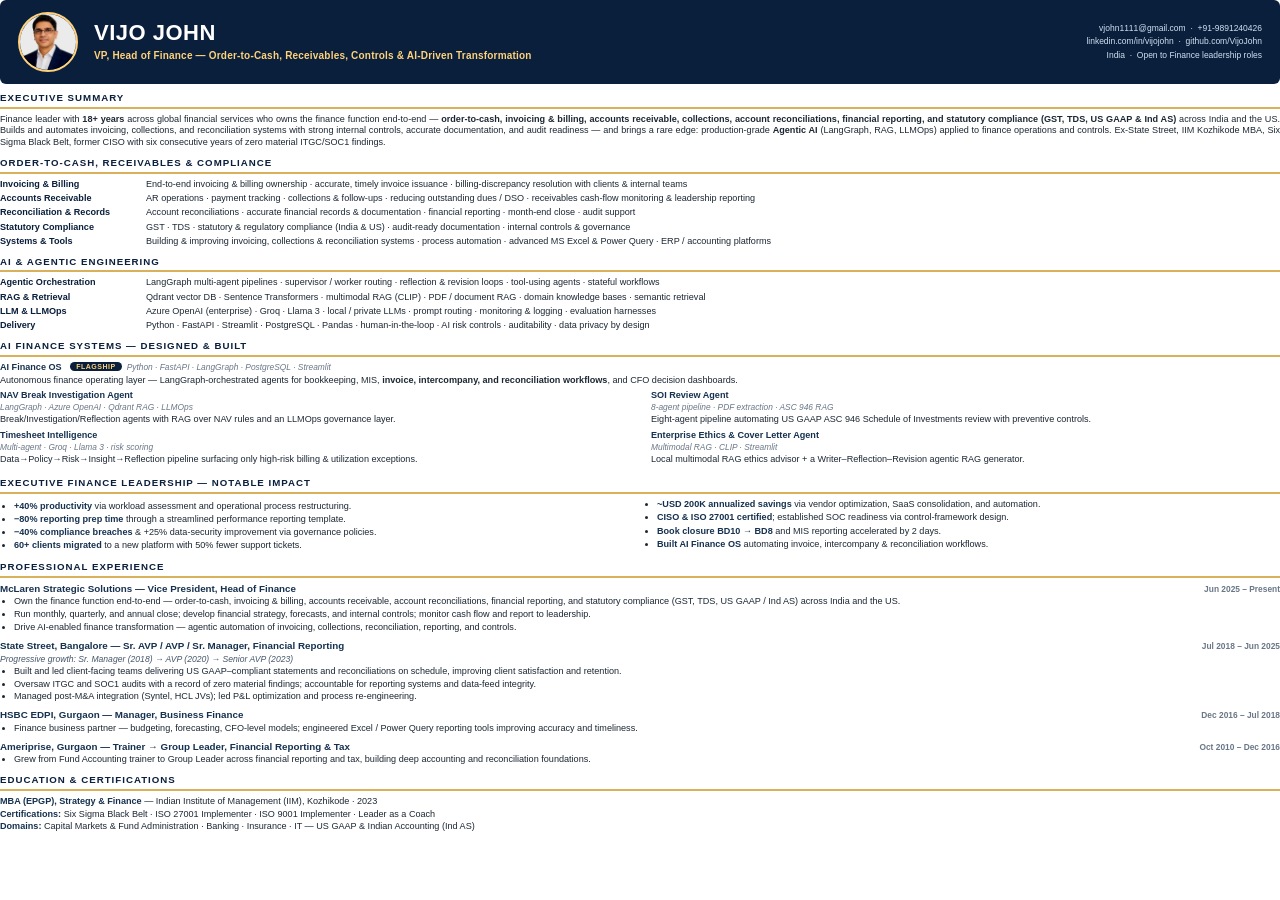
==== resume.html @ 348eb9ca "Tailor resume to Order-to-Cash / AR / compliance JD Reframed summary and title around order-to-cash," ====
<!DOCTYPE html>
<html lang="en">
<head>
<meta charset="UTF-8" />
<title>Vijo John — Resume</title>
<style>
  @page { size: A4; margin: 8mm 11mm; }
  * { margin:0; padding:0; box-sizing:border-box; }
  html { -webkit-print-color-adjust:exact; print-color-adjust:exact; }
  body { font-family:"Calibri","Segoe UI",Arial,sans-serif; color:#1c2733; font-size:9.1px; line-height:1.3; }
  a { color:#0a3d70; text-decoration:none; }
  /* Header */
  .head { background:#0a1f3c; color:#fff; padding:12px 18px; border-radius:6px; display:flex; align-items:center; gap:16px; }
  .head .photo { width:60px; height:60px; border-radius:50%; object-fit:cover; object-position:center 18%; border:2px solid #ffd27a; flex:0 0 auto; }
  .head .idblock { flex:1; }
  .head .name { font-size:22px; font-weight:700; letter-spacing:.5px; line-height:1; }
  .head .title { font-size:10px; color:#ffd27a; font-weight:600; margin-top:5px; letter-spacing:.2px; }
  .head .contact { font-size:8.5px; color:#cfe0f3; text-align:right; line-height:1.6; flex:0 0 auto; }
  .head .contact a { color:#cfe0f3; }
  /* Sections */
  .sec { margin-top:8px; }
  .sec > h2 { font-size:9.7px; font-weight:700; color:#0a1f3c; text-transform:uppercase; letter-spacing:1px;
              border-bottom:2px solid #d8b15a; padding-bottom:2px; margin-bottom:5px; }
  p.summary { text-align:justify; }
  /* Skill / competency lines (flex so DOM order == text-extraction order, ATS-safe) */
  .skill { display:flex; gap:14px; margin:2.5px 0; }
  .skill b { flex:0 0 132px; color:#0a1f3c; font-weight:700; }
  .skill span { flex:1; }
  /* Projects */
  .proj { margin-bottom:4px; }
  .proj .pt { font-weight:700; color:#16314f; }
  .proj .pt .flag { background:#0a1f3c; color:#ffd27a; font-size:7px; font-weight:700; padding:1px 6px;
                    border-radius:8px; margin-left:6px; vertical-align:1px; letter-spacing:.5px; }
  .proj .tech { color:#6a7787; font-style:italic; font-size:8.4px; font-weight:400; }
  .proj p { margin-top:1px; }
  /* Experience */
  .job { margin-bottom:6px; }
  .job .row { display:flex; justify-content:space-between; align-items:baseline; }
  .job .ro { font-weight:700; color:#16314f; font-size:9.8px; }
  .job .rd { color:#6a7787; font-size:8.4px; font-weight:600; white-space:nowrap; padding-left:10px; }
  .job .sub { color:#46566a; font-size:8.6px; font-style:italic; margin:1px 0; }
  ul { margin:1px 0 0 14px; }
  li { margin:1px 0; }
  /* Accomplishments grid */
  .ach { column-count:2; column-gap:20px; }
  .ach li { margin:1.5px 0; break-inside:avoid; }
  .ach li b { color:#16314f; }
  /* Two-up */
  .twocol { display:flex; gap:22px; }
  .twocol > div { flex:1; }
  .credline { margin-top:1px; }
  .credline b { color:#16314f; }
</style>
</head>
<body>

  <div class="head">
    <img class="photo" src="profile.jpg" alt="Vijo John" />
    <div class="idblock">
      <div class="name">VIJO JOHN</div>
      <div class="title">VP, Head of Finance &mdash; Order-to-Cash, Receivables, Controls &amp; AI-Driven Transformation</div>
    </div>
    <div class="contact">
      vjohn1111@gmail.com &nbsp;·&nbsp; +91-9891240426<br/>
      linkedin.com/in/vijojohn &nbsp;·&nbsp; github.com/VijoJohn<br/>
      India &nbsp;·&nbsp; Open to Finance leadership roles
    </div>
  </div>

  <div class="sec">
    <h2>Executive Summary</h2>
    <p class="summary">Finance leader with <b>18+ years</b> across global financial services who owns the finance function
    end-to-end — <b>order-to-cash, invoicing &amp; billing, accounts receivable, collections, account reconciliations,
    financial reporting, and statutory compliance (GST, TDS, US GAAP &amp; Ind AS)</b> across India and the US. Builds and
    automates invoicing, collections, and reconciliation systems with strong internal controls, accurate documentation,
    and audit readiness — and brings a rare edge: production-grade <b>Agentic AI</b> (LangGraph, RAG, LLMOps) applied to
    finance operations and controls. Ex-State Street, IIM Kozhikode MBA, Six Sigma Black Belt, former CISO with six
    consecutive years of zero material ITGC/SOC1 findings.</p>
  </div>

  <div class="sec">
    <h2>Order-to-Cash, Receivables &amp; Compliance</h2>
    <div class="skill"><b>Invoicing &amp; Billing</b><span>End-to-end invoicing &amp; billing ownership · accurate, timely invoice issuance · billing-discrepancy resolution with clients &amp; internal teams</span></div>
    <div class="skill"><b>Accounts Receivable</b><span>AR operations · payment tracking · collections &amp; follow-ups · reducing outstanding dues / DSO · receivables cash-flow monitoring &amp; leadership reporting</span></div>
    <div class="skill"><b>Reconciliation &amp; Records</b><span>Account reconciliations · accurate financial records &amp; documentation · financial reporting · month-end close · audit support</span></div>
    <div class="skill"><b>Statutory Compliance</b><span>GST · TDS · statutory &amp; regulatory compliance (India &amp; US) · audit-ready documentation · internal controls &amp; governance</span></div>
    <div class="skill"><b>Systems &amp; Tools</b><span>Building &amp; improving invoicing, collections &amp; reconciliation systems · process automation · advanced MS Excel &amp; Power Query · ERP / accounting platforms</span></div>
  </div>

  <div class="sec">
    <h2>AI &amp; Agentic Engineering</h2>
    <div class="skill"><b>Agentic Orchestration</b><span>LangGraph multi-agent pipelines · supervisor / worker routing · reflection &amp; revision loops · tool-using agents · stateful workflows</span></div>
    <div class="skill"><b>RAG &amp; Retrieval</b><span>Qdrant vector DB · Sentence Transformers · multimodal RAG (CLIP) · PDF / document RAG · domain knowledge bases · semantic retrieval</span></div>
    <div class="skill"><b>LLM &amp; LLMOps</b><span>Azure OpenAI (enterprise) · Groq · Llama 3 · local / private LLMs · prompt routing · monitoring &amp; logging · evaluation harnesses</span></div>
    <div class="skill"><b>Delivery</b><span>Python · FastAPI · Streamlit · PostgreSQL · Pandas · human-in-the-loop · AI risk controls · auditability · data privacy by design</span></div>
  </div>

  <div class="sec">
    <h2>AI Finance Systems — Designed &amp; Built</h2>
    <div class="proj">
      <div class="pt">AI Finance OS <span class="flag">FLAGSHIP</span> &nbsp;<span class="tech">Python · FastAPI · LangGraph · PostgreSQL · Streamlit</span></div>
      <p>Autonomous finance operating layer — LangGraph-orchestrated agents for bookkeeping, MIS, <b>invoice, intercompany, and reconciliation workflows</b>, and CFO decision dashboards.</p>
    </div>
    <div class="twocol">
      <div class="proj">
        <div class="pt">NAV Break Investigation Agent</div>
        <div class="tech">LangGraph · Azure OpenAI · Qdrant RAG · LLMOps</div>
        <p>Break/Investigation/Reflection agents with RAG over NAV rules and an LLMOps governance layer.</p>
      </div>
      <div class="proj">
        <div class="pt">SOI Review Agent</div>
        <div class="tech">8-agent pipeline · PDF extraction · ASC 946 RAG</div>
        <p>Eight-agent pipeline automating US GAAP ASC 946 Schedule of Investments review with preventive controls.</p>
      </div>
    </div>
    <div class="twocol">
      <div class="proj">
        <div class="pt">Timesheet Intelligence</div>
        <div class="tech">Multi-agent · Groq · Llama 3 · risk scoring</div>
        <p>Data→Policy→Risk→Insight→Reflection pipeline surfacing only high-risk billing &amp; utilization exceptions.</p>
      </div>
      <div class="proj">
        <div class="pt">Enterprise Ethics &amp; Cover Letter Agent</div>
        <div class="tech">Multimodal RAG · CLIP · Streamlit</div>
        <p>Local multimodal RAG ethics advisor + a Writer–Reflection–Revision agentic RAG generator.</p>
      </div>
    </div>
  </div>

  <div class="sec">
    <h2>Executive Finance Leadership — Notable Impact</h2>
    <ul class="ach">
      <li><b>+40% productivity</b> via workload assessment and operational process restructuring.</li>
      <li><b>−80% reporting prep time</b> through a streamlined performance reporting template.</li>
      <li><b>−40% compliance breaches</b> &amp; +25% data-security improvement via governance policies.</li>
      <li><b>60+ clients migrated</b> to a new platform with 50% fewer support tickets.</li>
      <li><b>~USD 200K annualized savings</b> via vendor optimization, SaaS consolidation, and automation.</li>
      <li><b>CISO &amp; ISO 27001 certified</b>; established SOC readiness via control-framework design.</li>
      <li><b>Book closure BD10 → BD8</b> and MIS reporting accelerated by 2 days.</li>
      <li><b>Built AI Finance OS</b> automating invoice, intercompany &amp; reconciliation workflows.</li>
    </ul>
  </div>

  <div class="sec">
    <h2>Professional Experience</h2>

    <div class="job">
      <div class="row"><span class="ro">McLaren Strategic Solutions — Vice President, Head of Finance</span><span class="rd">Jun 2025 – Present</span></div>
      <ul>
        <li>Own the finance function end-to-end — order-to-cash, invoicing &amp; billing, accounts receivable, account reconciliations, financial reporting, and statutory compliance (GST, TDS, US GAAP / Ind AS) across India and the US.</li>
        <li>Run monthly, quarterly, and annual close; develop financial strategy, forecasts, and internal controls; monitor cash flow and report to leadership.</li>
        <li>Drive AI-enabled finance transformation — agentic automation of invoicing, collections, reconciliation, reporting, and controls.</li>
      </ul>
    </div>

    <div class="job">
      <div class="row"><span class="ro">State Street, Bangalore — Sr. AVP / AVP / Sr. Manager, Financial Reporting</span><span class="rd">Jul 2018 – Jun 2025</span></div>
      <div class="sub">Progressive growth: Sr. Manager (2018) → AVP (2020) → Senior AVP (2023)</div>
      <ul>
        <li>Built and led client-facing teams delivering US GAAP–compliant statements and reconciliations on schedule, improving client satisfaction and retention.</li>
        <li>Oversaw ITGC and SOC1 audits with a record of zero material findings; accountable for reporting systems and data-feed integrity.</li>
        <li>Managed post-M&amp;A integration (Syntel, HCL JVs); led P&amp;L optimization and process re-engineering.</li>
      </ul>
    </div>

    <div class="job">
      <div class="row"><span class="ro">HSBC EDPI, Gurgaon — Manager, Business Finance</span><span class="rd">Dec 2016 – Jul 2018</span></div>
      <ul>
        <li>Finance business partner — budgeting, forecasting, CFO-level models; engineered Excel / Power Query reporting tools improving accuracy and timeliness.</li>
      </ul>
    </div>

    <div class="job">
      <div class="row"><span class="ro">Ameriprise, Gurgaon — Trainer → Group Leader, Financial Reporting &amp; Tax</span><span class="rd">Oct 2010 – Dec 2016</span></div>
      <ul>
        <li>Grew from Fund Accounting trainer to Group Leader across financial reporting and tax, building deep accounting and reconciliation foundations.</li>
      </ul>
    </div>
  </div>

  <div class="sec">
    <h2>Education &amp; Certifications</h2>
    <div class="credline"><b>MBA (EPGP), Strategy &amp; Finance</b> — Indian Institute of Management (IIM), Kozhikode · 2023</div>
    <div class="credline"><b>Certifications:</b> Six Sigma Black Belt · ISO 27001 Implementer · ISO 9001 Implementer · Leader as a Coach</div>
    <div class="credline"><b>Domains:</b> Capital Markets &amp; Fund Administration · Banking · Insurance · IT — US GAAP &amp; Indian Accounting (Ind AS)</div>
  </div>

</body>
</html>
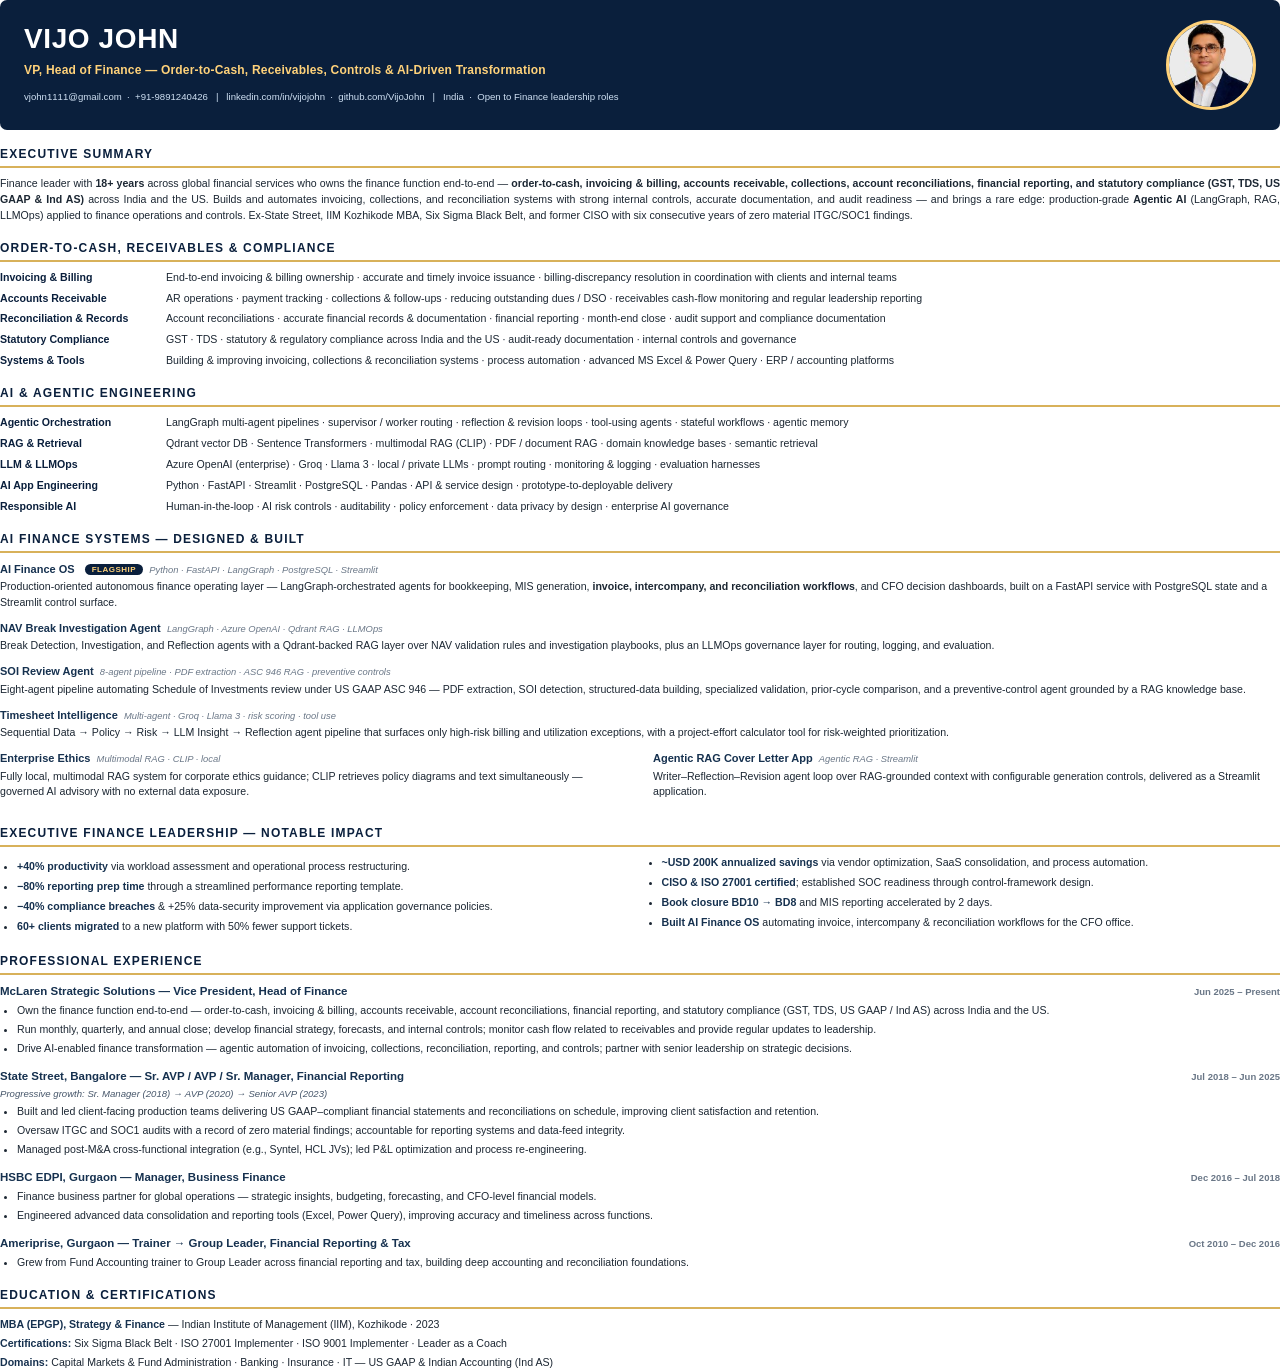
==== commit 5b7029d1: "Make resume a legible two-pager; photo to right of header Expanded typography and spacing (10.6px / " ====
--- a/resume.html
+++ b/resume.html
@@ -4,67 +4,63 @@
 <meta charset="UTF-8" />
 <title>Vijo John — Resume</title>
 <style>
-  @page { size: A4; margin: 8mm 11mm; }
+  @page { size: A4; margin: 12mm 13mm; }
   * { margin:0; padding:0; box-sizing:border-box; }
   html { -webkit-print-color-adjust:exact; print-color-adjust:exact; }
-  body { font-family:"Calibri","Segoe UI",Arial,sans-serif; color:#1c2733; font-size:9.1px; line-height:1.3; }
+  body { font-family:"Calibri","Segoe UI",Arial,sans-serif; color:#1c2733; font-size:10.6px; line-height:1.5; }
   a { color:#0a3d70; text-decoration:none; }
-  /* Header */
-  .head { background:#0a1f3c; color:#fff; padding:12px 18px; border-radius:6px; display:flex; align-items:center; gap:16px; }
-  .head .photo { width:60px; height:60px; border-radius:50%; object-fit:cover; object-position:center 18%; border:2px solid #ffd27a; flex:0 0 auto; }
+  /* Header — text left, photo right */
+  .head { background:#0a1f3c; color:#fff; padding:20px 24px; border-radius:7px; display:flex; align-items:center; justify-content:space-between; gap:22px; }
   .head .idblock { flex:1; }
-  .head .name { font-size:22px; font-weight:700; letter-spacing:.5px; line-height:1; }
-  .head .title { font-size:10px; color:#ffd27a; font-weight:600; margin-top:5px; letter-spacing:.2px; }
-  .head .contact { font-size:8.5px; color:#cfe0f3; text-align:right; line-height:1.6; flex:0 0 auto; }
+  .head .name { font-size:28px; font-weight:700; letter-spacing:.6px; line-height:1; }
+  .head .title { font-size:12px; color:#ffd27a; font-weight:600; margin-top:8px; letter-spacing:.2px; }
+  .head .contact { font-size:9.6px; color:#cfe0f3; margin-top:10px; line-height:1.7; }
   .head .contact a { color:#cfe0f3; }
+  .head .photo { width:90px; height:90px; border-radius:50%; object-fit:cover; object-position:center 18%; border:3px solid #ffd27a; flex:0 0 auto; }
   /* Sections */
-  .sec { margin-top:8px; }
-  .sec > h2 { font-size:9.7px; font-weight:700; color:#0a1f3c; text-transform:uppercase; letter-spacing:1px;
-              border-bottom:2px solid #d8b15a; padding-bottom:2px; margin-bottom:5px; }
+  .sec { margin-top:15px; break-inside:auto; }
+  .sec > h2 { font-size:12px; font-weight:700; color:#0a1f3c; text-transform:uppercase; letter-spacing:1.2px;
+              border-bottom:2px solid #d8b15a; padding-bottom:3px; margin-bottom:8px; break-after:avoid; }
   p.summary { text-align:justify; }
   /* Skill / competency lines (flex so DOM order == text-extraction order, ATS-safe) */
-  .skill { display:flex; gap:14px; margin:2.5px 0; }
-  .skill b { flex:0 0 132px; color:#0a1f3c; font-weight:700; }
+  .skill { display:flex; gap:16px; margin:5px 0; break-inside:avoid; }
+  .skill b { flex:0 0 150px; color:#0a1f3c; font-weight:700; }
   .skill span { flex:1; }
   /* Projects */
-  .proj { margin-bottom:4px; }
-  .proj .pt { font-weight:700; color:#16314f; }
-  .proj .pt .flag { background:#0a1f3c; color:#ffd27a; font-size:7px; font-weight:700; padding:1px 6px;
-                    border-radius:8px; margin-left:6px; vertical-align:1px; letter-spacing:.5px; }
-  .proj .tech { color:#6a7787; font-style:italic; font-size:8.4px; font-weight:400; }
-  .proj p { margin-top:1px; }
+  .proj { margin-bottom:9px; break-inside:avoid; }
+  .proj .pt { font-weight:700; color:#16314f; font-size:11px; }
+  .proj .pt .flag { background:#0a1f3c; color:#ffd27a; font-size:8px; font-weight:700; padding:1px 7px;
+                    border-radius:9px; margin-left:7px; vertical-align:1px; letter-spacing:.5px; }
+  .proj .tech { color:#6a7787; font-style:italic; font-size:9.4px; font-weight:400; }
+  .proj p { margin-top:2px; }
   /* Experience */
-  .job { margin-bottom:6px; }
+  .job { margin-bottom:11px; break-inside:avoid; }
   .job .row { display:flex; justify-content:space-between; align-items:baseline; }
-  .job .ro { font-weight:700; color:#16314f; font-size:9.8px; }
-  .job .rd { color:#6a7787; font-size:8.4px; font-weight:600; white-space:nowrap; padding-left:10px; }
-  .job .sub { color:#46566a; font-size:8.6px; font-style:italic; margin:1px 0; }
-  ul { margin:1px 0 0 14px; }
-  li { margin:1px 0; }
+  .job .ro { font-weight:700; color:#16314f; font-size:11.5px; }
+  .job .rd { color:#6a7787; font-size:9.5px; font-weight:600; white-space:nowrap; padding-left:12px; }
+  .job .sub { color:#46566a; font-size:9.6px; font-style:italic; margin:2px 0 3px; }
+  ul { margin:3px 0 0 17px; }
+  li { margin:3px 0; }
   /* Accomplishments grid */
-  .ach { column-count:2; column-gap:20px; }
-  .ach li { margin:1.5px 0; break-inside:avoid; }
+  .ach { column-count:2; column-gap:26px; }
+  .ach li { margin:4px 0; break-inside:avoid; }
   .ach li b { color:#16314f; }
   /* Two-up */
-  .twocol { display:flex; gap:22px; }
+  .twocol { display:flex; gap:26px; }
   .twocol > div { flex:1; }
-  .credline { margin-top:1px; }
+  .credline { margin-top:3px; break-inside:avoid; }
   .credline b { color:#16314f; }
 </style>
 </head>
 <body>
 
   <div class="head">
-    <img class="photo" src="profile.jpg" alt="Vijo John" />
     <div class="idblock">
       <div class="name">VIJO JOHN</div>
       <div class="title">VP, Head of Finance &mdash; Order-to-Cash, Receivables, Controls &amp; AI-Driven Transformation</div>
+      <div class="contact">vjohn1111@gmail.com &nbsp;·&nbsp; +91-9891240426 &nbsp;&nbsp;|&nbsp;&nbsp; linkedin.com/in/vijojohn &nbsp;·&nbsp; github.com/VijoJohn &nbsp;&nbsp;|&nbsp;&nbsp; India &nbsp;·&nbsp; Open to Finance leadership roles</div>
     </div>
-    <div class="contact">
-      vjohn1111@gmail.com &nbsp;·&nbsp; +91-9891240426<br/>
-      linkedin.com/in/vijojohn &nbsp;·&nbsp; github.com/VijoJohn<br/>
-      India &nbsp;·&nbsp; Open to Finance leadership roles
-    </div>
+    <img class="photo" src="profile.jpg" alt="Vijo John" />
   </div>
 
   <div class="sec">
@@ -74,55 +70,67 @@
     financial reporting, and statutory compliance (GST, TDS, US GAAP &amp; Ind AS)</b> across India and the US. Builds and
     automates invoicing, collections, and reconciliation systems with strong internal controls, accurate documentation,
     and audit readiness — and brings a rare edge: production-grade <b>Agentic AI</b> (LangGraph, RAG, LLMOps) applied to
-    finance operations and controls. Ex-State Street, IIM Kozhikode MBA, Six Sigma Black Belt, former CISO with six
+    finance operations and controls. Ex-State Street, IIM Kozhikode MBA, Six Sigma Black Belt, and former CISO with six
     consecutive years of zero material ITGC/SOC1 findings.</p>
   </div>
 
   <div class="sec">
     <h2>Order-to-Cash, Receivables &amp; Compliance</h2>
-    <div class="skill"><b>Invoicing &amp; Billing</b><span>End-to-end invoicing &amp; billing ownership · accurate, timely invoice issuance · billing-discrepancy resolution with clients &amp; internal teams</span></div>
-    <div class="skill"><b>Accounts Receivable</b><span>AR operations · payment tracking · collections &amp; follow-ups · reducing outstanding dues / DSO · receivables cash-flow monitoring &amp; leadership reporting</span></div>
-    <div class="skill"><b>Reconciliation &amp; Records</b><span>Account reconciliations · accurate financial records &amp; documentation · financial reporting · month-end close · audit support</span></div>
-    <div class="skill"><b>Statutory Compliance</b><span>GST · TDS · statutory &amp; regulatory compliance (India &amp; US) · audit-ready documentation · internal controls &amp; governance</span></div>
+    <div class="skill"><b>Invoicing &amp; Billing</b><span>End-to-end invoicing &amp; billing ownership · accurate and timely invoice issuance · billing-discrepancy resolution in coordination with clients and internal teams</span></div>
+    <div class="skill"><b>Accounts Receivable</b><span>AR operations · payment tracking · collections &amp; follow-ups · reducing outstanding dues / DSO · receivables cash-flow monitoring and regular leadership reporting</span></div>
+    <div class="skill"><b>Reconciliation &amp; Records</b><span>Account reconciliations · accurate financial records &amp; documentation · financial reporting · month-end close · audit support and compliance documentation</span></div>
+    <div class="skill"><b>Statutory Compliance</b><span>GST · TDS · statutory &amp; regulatory compliance across India and the US · audit-ready documentation · internal controls and governance</span></div>
     <div class="skill"><b>Systems &amp; Tools</b><span>Building &amp; improving invoicing, collections &amp; reconciliation systems · process automation · advanced MS Excel &amp; Power Query · ERP / accounting platforms</span></div>
   </div>
 
   <div class="sec">
     <h2>AI &amp; Agentic Engineering</h2>
-    <div class="skill"><b>Agentic Orchestration</b><span>LangGraph multi-agent pipelines · supervisor / worker routing · reflection &amp; revision loops · tool-using agents · stateful workflows</span></div>
+    <div class="skill"><b>Agentic Orchestration</b><span>LangGraph multi-agent pipelines · supervisor / worker routing · reflection &amp; revision loops · tool-using agents · stateful workflows · agentic memory</span></div>
     <div class="skill"><b>RAG &amp; Retrieval</b><span>Qdrant vector DB · Sentence Transformers · multimodal RAG (CLIP) · PDF / document RAG · domain knowledge bases · semantic retrieval</span></div>
     <div class="skill"><b>LLM &amp; LLMOps</b><span>Azure OpenAI (enterprise) · Groq · Llama 3 · local / private LLMs · prompt routing · monitoring &amp; logging · evaluation harnesses</span></div>
-    <div class="skill"><b>Delivery</b><span>Python · FastAPI · Streamlit · PostgreSQL · Pandas · human-in-the-loop · AI risk controls · auditability · data privacy by design</span></div>
+    <div class="skill"><b>AI App Engineering</b><span>Python · FastAPI · Streamlit · PostgreSQL · Pandas · API &amp; service design · prototype-to-deployable delivery</span></div>
+    <div class="skill"><b>Responsible AI</b><span>Human-in-the-loop · AI risk controls · auditability · policy enforcement · data privacy by design · enterprise AI governance</span></div>
   </div>
 
   <div class="sec">
     <h2>AI Finance Systems — Designed &amp; Built</h2>
+
     <div class="proj">
       <div class="pt">AI Finance OS <span class="flag">FLAGSHIP</span> &nbsp;<span class="tech">Python · FastAPI · LangGraph · PostgreSQL · Streamlit</span></div>
-      <p>Autonomous finance operating layer — LangGraph-orchestrated agents for bookkeeping, MIS, <b>invoice, intercompany, and reconciliation workflows</b>, and CFO decision dashboards.</p>
+      <p>Production-oriented autonomous finance operating layer — LangGraph-orchestrated agents for bookkeeping, MIS
+      generation, <b>invoice, intercompany, and reconciliation workflows</b>, and CFO decision dashboards, built on a
+      FastAPI service with PostgreSQL state and a Streamlit control surface.</p>
     </div>
+
+    <div class="proj">
+      <div class="pt">NAV Break Investigation Agent &nbsp;<span class="tech">LangGraph · Azure OpenAI · Qdrant RAG · LLMOps</span></div>
+      <p>Break Detection, Investigation, and Reflection agents with a Qdrant-backed RAG layer over NAV validation rules
+      and investigation playbooks, plus an LLMOps governance layer for routing, logging, and evaluation.</p>
+    </div>
+
+    <div class="proj">
+      <div class="pt">SOI Review Agent &nbsp;<span class="tech">8-agent pipeline · PDF extraction · ASC 946 RAG · preventive controls</span></div>
+      <p>Eight-agent pipeline automating Schedule of Investments review under US GAAP ASC 946 — PDF extraction, SOI
+      detection, structured-data building, specialized validation, prior-cycle comparison, and a preventive-control
+      agent grounded by a RAG knowledge base.</p>
+    </div>
+
+    <div class="proj">
+      <div class="pt">Timesheet Intelligence &nbsp;<span class="tech">Multi-agent · Groq · Llama 3 · risk scoring · tool use</span></div>
+      <p>Sequential Data → Policy → Risk → LLM Insight → Reflection agent pipeline that surfaces only high-risk billing
+      and utilization exceptions, with a project-effort calculator tool for risk-weighted prioritization.</p>
+    </div>
+
     <div class="twocol">
       <div class="proj">
-        <div class="pt">NAV Break Investigation Agent</div>
-        <div class="tech">LangGraph · Azure OpenAI · Qdrant RAG · LLMOps</div>
-        <p>Break/Investigation/Reflection agents with RAG over NAV rules and an LLMOps governance layer.</p>
+        <div class="pt">Enterprise Ethics &nbsp;<span class="tech">Multimodal RAG · CLIP · local</span></div>
+        <p>Fully local, multimodal RAG system for corporate ethics guidance; CLIP retrieves policy diagrams and text
+        simultaneously — governed AI advisory with no external data exposure.</p>
       </div>
       <div class="proj">
-        <div class="pt">SOI Review Agent</div>
-        <div class="tech">8-agent pipeline · PDF extraction · ASC 946 RAG</div>
-        <p>Eight-agent pipeline automating US GAAP ASC 946 Schedule of Investments review with preventive controls.</p>
-      </div>
-    </div>
-    <div class="twocol">
-      <div class="proj">
-        <div class="pt">Timesheet Intelligence</div>
-        <div class="tech">Multi-agent · Groq · Llama 3 · risk scoring</div>
-        <p>Data→Policy→Risk→Insight→Reflection pipeline surfacing only high-risk billing &amp; utilization exceptions.</p>
-      </div>
-      <div class="proj">
-        <div class="pt">Enterprise Ethics &amp; Cover Letter Agent</div>
-        <div class="tech">Multimodal RAG · CLIP · Streamlit</div>
-        <p>Local multimodal RAG ethics advisor + a Writer–Reflection–Revision agentic RAG generator.</p>
+        <div class="pt">Agentic RAG Cover Letter App &nbsp;<span class="tech">Agentic RAG · Streamlit</span></div>
+        <p>Writer–Reflection–Revision agent loop over RAG-grounded context with configurable generation controls,
+        delivered as a Streamlit application.</p>
       </div>
     </div>
   </div>
@@ -132,12 +140,12 @@
     <ul class="ach">
       <li><b>+40% productivity</b> via workload assessment and operational process restructuring.</li>
       <li><b>−80% reporting prep time</b> through a streamlined performance reporting template.</li>
-      <li><b>−40% compliance breaches</b> &amp; +25% data-security improvement via governance policies.</li>
+      <li><b>−40% compliance breaches</b> &amp; +25% data-security improvement via application governance policies.</li>
       <li><b>60+ clients migrated</b> to a new platform with 50% fewer support tickets.</li>
-      <li><b>~USD 200K annualized savings</b> via vendor optimization, SaaS consolidation, and automation.</li>
-      <li><b>CISO &amp; ISO 27001 certified</b>; established SOC readiness via control-framework design.</li>
+      <li><b>~USD 200K annualized savings</b> via vendor optimization, SaaS consolidation, and process automation.</li>
+      <li><b>CISO &amp; ISO 27001 certified</b>; established SOC readiness through control-framework design.</li>
       <li><b>Book closure BD10 → BD8</b> and MIS reporting accelerated by 2 days.</li>
-      <li><b>Built AI Finance OS</b> automating invoice, intercompany &amp; reconciliation workflows.</li>
+      <li><b>Built AI Finance OS</b> automating invoice, intercompany &amp; reconciliation workflows for the CFO office.</li>
     </ul>
   </div>
 
@@ -148,8 +156,8 @@
       <div class="row"><span class="ro">McLaren Strategic Solutions — Vice President, Head of Finance</span><span class="rd">Jun 2025 – Present</span></div>
       <ul>
         <li>Own the finance function end-to-end — order-to-cash, invoicing &amp; billing, accounts receivable, account reconciliations, financial reporting, and statutory compliance (GST, TDS, US GAAP / Ind AS) across India and the US.</li>
-        <li>Run monthly, quarterly, and annual close; develop financial strategy, forecasts, and internal controls; monitor cash flow and report to leadership.</li>
-        <li>Drive AI-enabled finance transformation — agentic automation of invoicing, collections, reconciliation, reporting, and controls.</li>
+        <li>Run monthly, quarterly, and annual close; develop financial strategy, forecasts, and internal controls; monitor cash flow related to receivables and provide regular updates to leadership.</li>
+        <li>Drive AI-enabled finance transformation — agentic automation of invoicing, collections, reconciliation, reporting, and controls; partner with senior leadership on strategic decisions.</li>
       </ul>
     </div>
 
@@ -157,16 +165,17 @@
       <div class="row"><span class="ro">State Street, Bangalore — Sr. AVP / AVP / Sr. Manager, Financial Reporting</span><span class="rd">Jul 2018 – Jun 2025</span></div>
       <div class="sub">Progressive growth: Sr. Manager (2018) → AVP (2020) → Senior AVP (2023)</div>
       <ul>
-        <li>Built and led client-facing teams delivering US GAAP–compliant statements and reconciliations on schedule, improving client satisfaction and retention.</li>
+        <li>Built and led client-facing production teams delivering US GAAP–compliant financial statements and reconciliations on schedule, improving client satisfaction and retention.</li>
         <li>Oversaw ITGC and SOC1 audits with a record of zero material findings; accountable for reporting systems and data-feed integrity.</li>
-        <li>Managed post-M&amp;A integration (Syntel, HCL JVs); led P&amp;L optimization and process re-engineering.</li>
+        <li>Managed post-M&amp;A cross-functional integration (e.g., Syntel, HCL JVs); led P&amp;L optimization and process re-engineering.</li>
       </ul>
     </div>
 
     <div class="job">
       <div class="row"><span class="ro">HSBC EDPI, Gurgaon — Manager, Business Finance</span><span class="rd">Dec 2016 – Jul 2018</span></div>
       <ul>
-        <li>Finance business partner — budgeting, forecasting, CFO-level models; engineered Excel / Power Query reporting tools improving accuracy and timeliness.</li>
+        <li>Finance business partner for global operations — strategic insights, budgeting, forecasting, and CFO-level financial models.</li>
+        <li>Engineered advanced data consolidation and reporting tools (Excel, Power Query), improving accuracy and timeliness across functions.</li>
       </ul>
     </div>
 
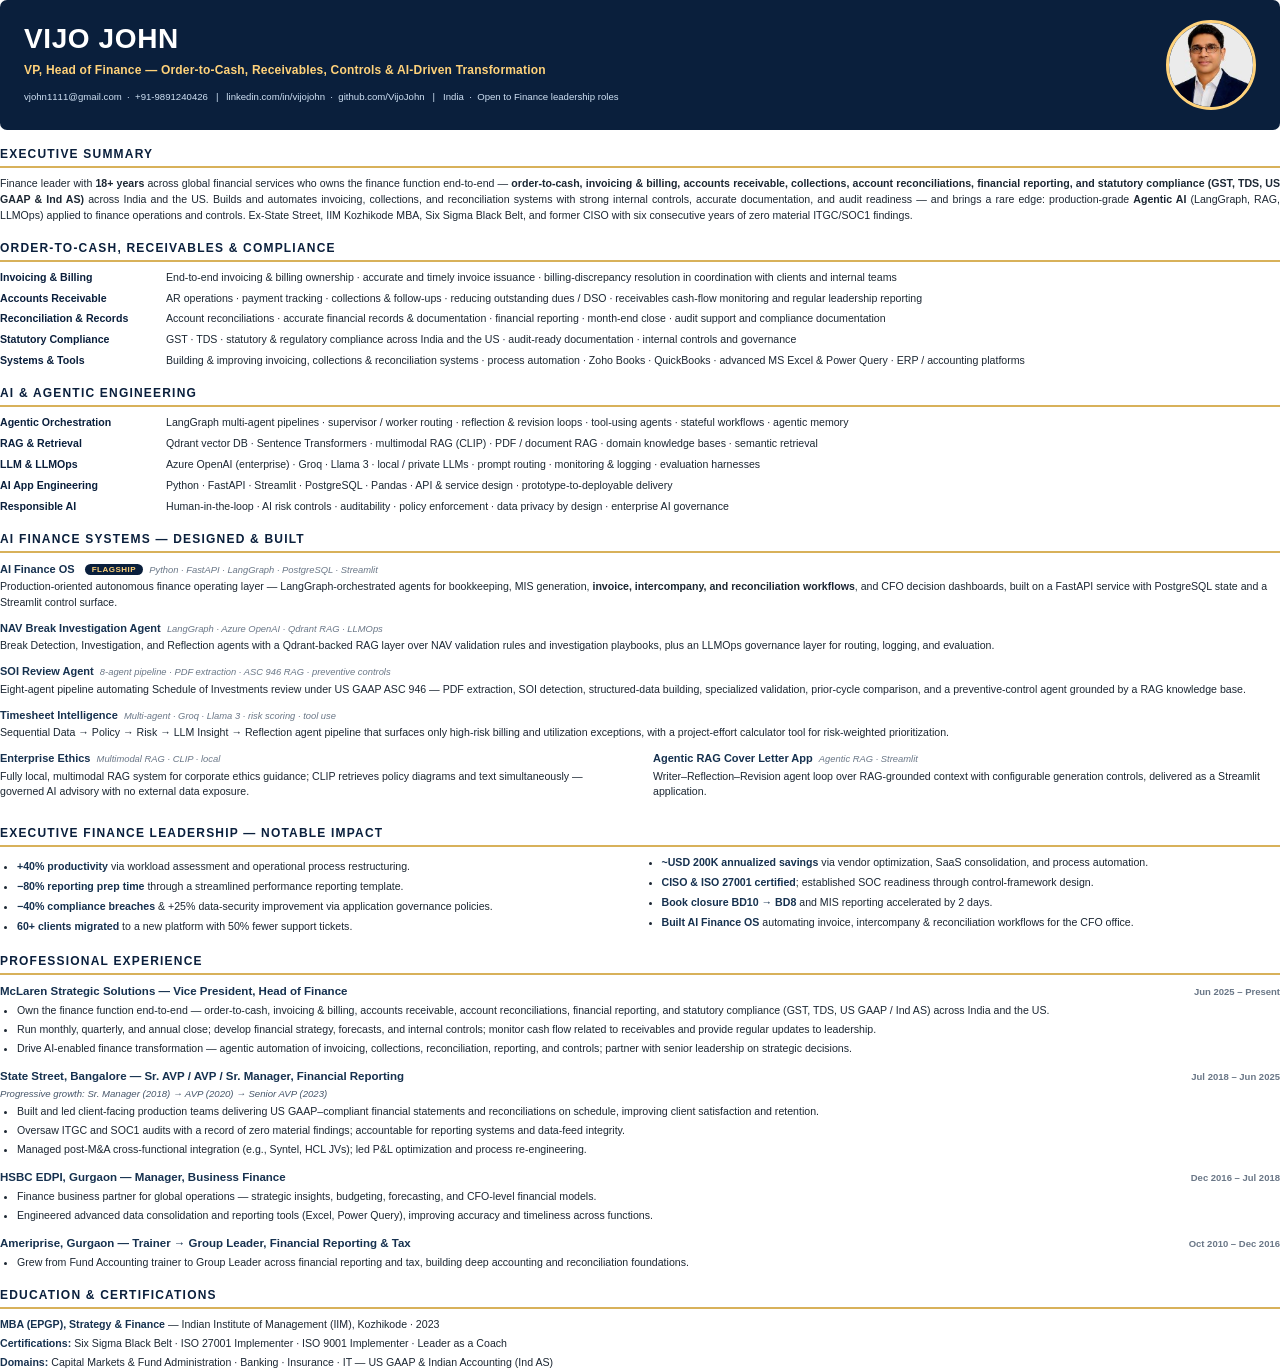
==== commit c2ae3930: "Add Zoho Books and QuickBooks to resume tools line User confirmed proficiency with Zoho Books and Qu" ====
--- a/resume.html
+++ b/resume.html
@@ -80,7 +80,7 @@
     <div class="skill"><b>Accounts Receivable</b><span>AR operations · payment tracking · collections &amp; follow-ups · reducing outstanding dues / DSO · receivables cash-flow monitoring and regular leadership reporting</span></div>
     <div class="skill"><b>Reconciliation &amp; Records</b><span>Account reconciliations · accurate financial records &amp; documentation · financial reporting · month-end close · audit support and compliance documentation</span></div>
     <div class="skill"><b>Statutory Compliance</b><span>GST · TDS · statutory &amp; regulatory compliance across India and the US · audit-ready documentation · internal controls and governance</span></div>
-    <div class="skill"><b>Systems &amp; Tools</b><span>Building &amp; improving invoicing, collections &amp; reconciliation systems · process automation · advanced MS Excel &amp; Power Query · ERP / accounting platforms</span></div>
+    <div class="skill"><b>Systems &amp; Tools</b><span>Building &amp; improving invoicing, collections &amp; reconciliation systems · process automation · Zoho Books · QuickBooks · advanced MS Excel &amp; Power Query · ERP / accounting platforms</span></div>
   </div>
 
   <div class="sec">
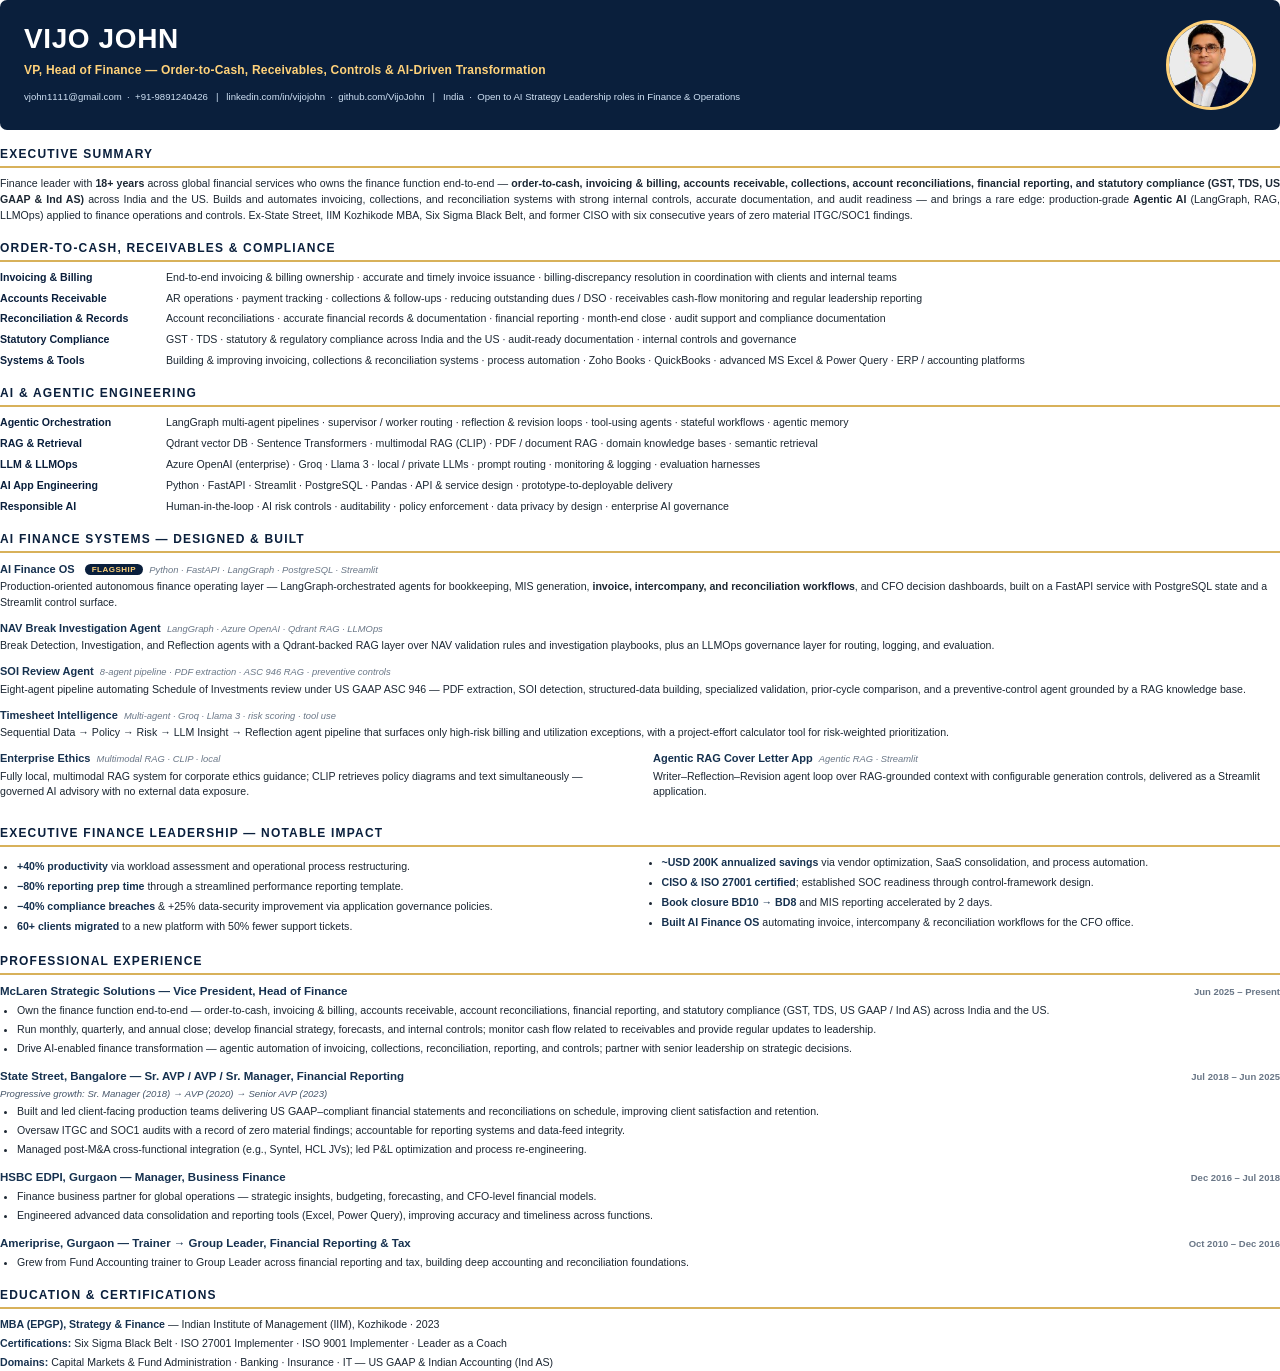
==== commit 99602581: "Update resume tagline to AI Strategy Leadership in Finance & Operations Co-Authored-By: Claude Opus " ====
--- a/resume.html
+++ b/resume.html
@@ -58,7 +58,7 @@
     <div class="idblock">
       <div class="name">VIJO JOHN</div>
       <div class="title">VP, Head of Finance &mdash; Order-to-Cash, Receivables, Controls &amp; AI-Driven Transformation</div>
-      <div class="contact">vjohn1111@gmail.com &nbsp;·&nbsp; +91-9891240426 &nbsp;&nbsp;|&nbsp;&nbsp; linkedin.com/in/vijojohn &nbsp;·&nbsp; github.com/VijoJohn &nbsp;&nbsp;|&nbsp;&nbsp; India &nbsp;·&nbsp; Open to Finance leadership roles</div>
+      <div class="contact">vjohn1111@gmail.com &nbsp;·&nbsp; +91-9891240426 &nbsp;&nbsp;|&nbsp;&nbsp; linkedin.com/in/vijojohn &nbsp;·&nbsp; github.com/VijoJohn &nbsp;&nbsp;|&nbsp;&nbsp; India &nbsp;·&nbsp; Open to AI Strategy Leadership roles in Finance &amp; Operations</div>
     </div>
     <img class="photo" src="profile.jpg" alt="Vijo John" />
   </div>
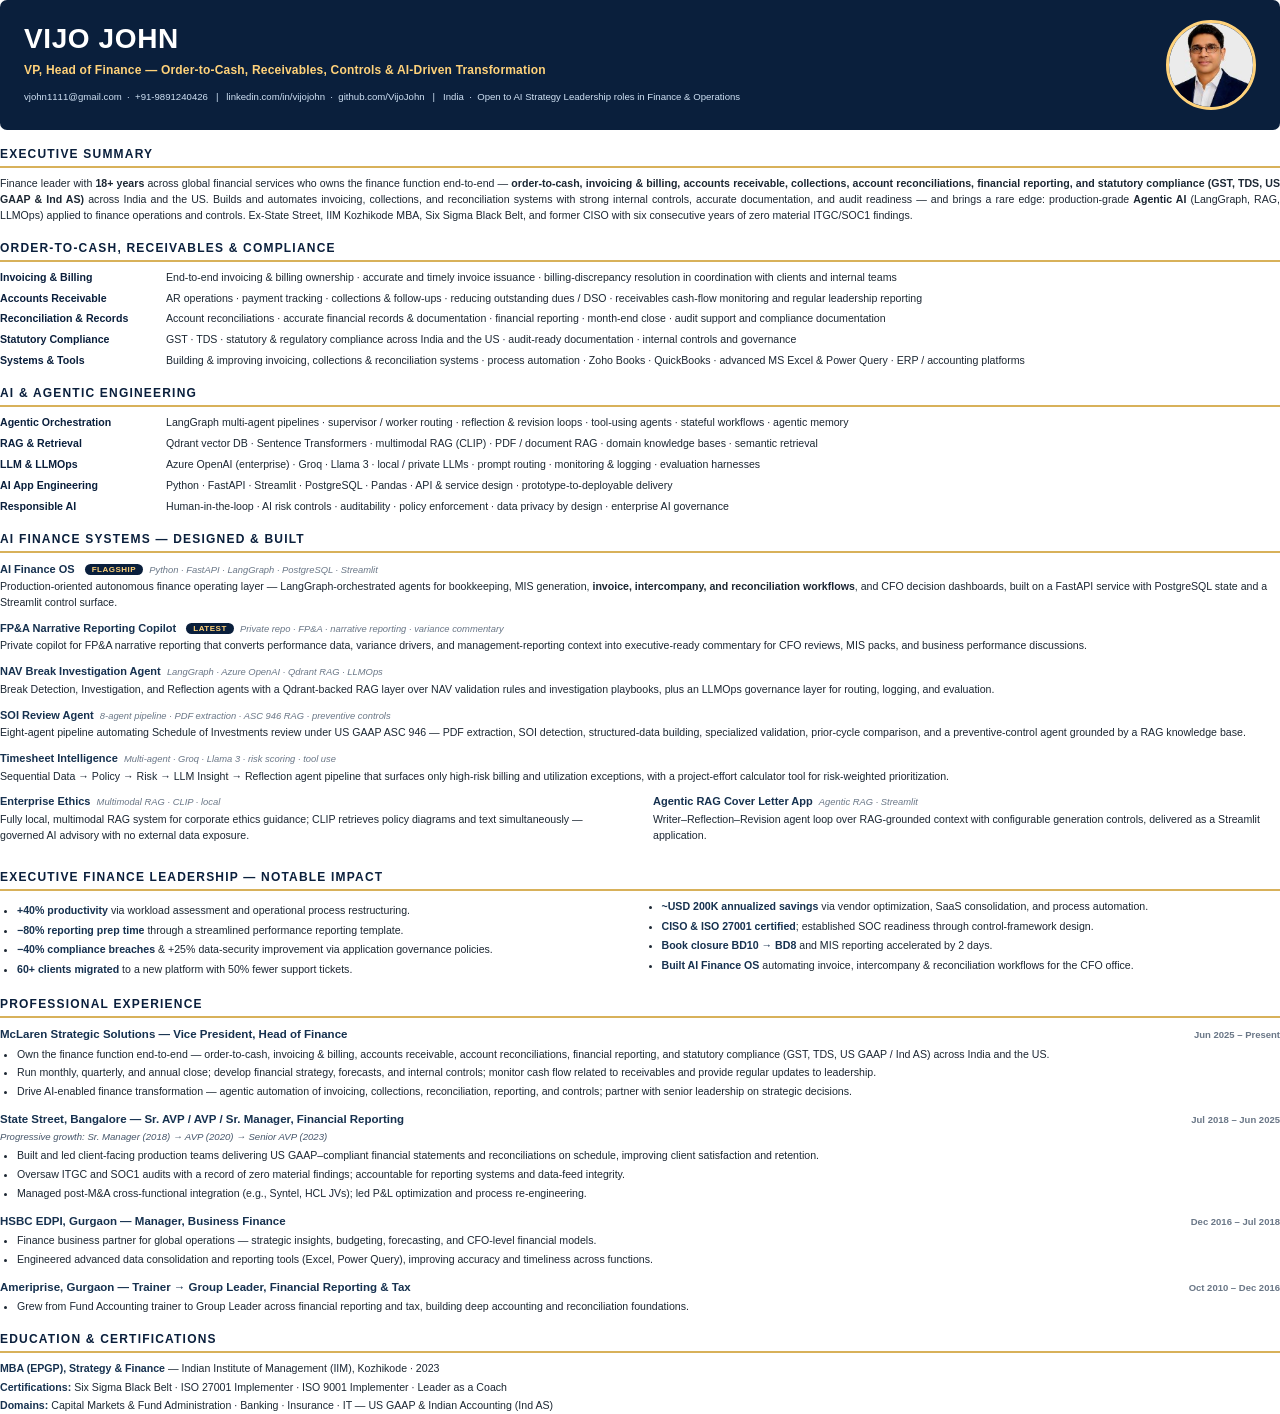
==== commit c27fe999: "Add FPnA narrative reporting copilot" ====
--- a/resume.html
+++ b/resume.html
@@ -103,6 +103,13 @@
     </div>
 
     <div class="proj">
+      <div class="pt">FP&amp;A Narrative Reporting Copilot <span class="flag">LATEST</span> &nbsp;<span class="tech">Private repo · FP&amp;A · narrative reporting · variance commentary</span></div>
+      <p>Private copilot for FP&amp;A narrative reporting that converts performance data, variance drivers, and
+      management-reporting context into executive-ready commentary for CFO reviews, MIS packs, and business
+      performance discussions.</p>
+    </div>
+
+    <div class="proj">
       <div class="pt">NAV Break Investigation Agent &nbsp;<span class="tech">LangGraph · Azure OpenAI · Qdrant RAG · LLMOps</span></div>
       <p>Break Detection, Investigation, and Reflection agents with a Qdrant-backed RAG layer over NAV validation rules
       and investigation playbooks, plus an LLMOps governance layer for routing, logging, and evaluation.</p>
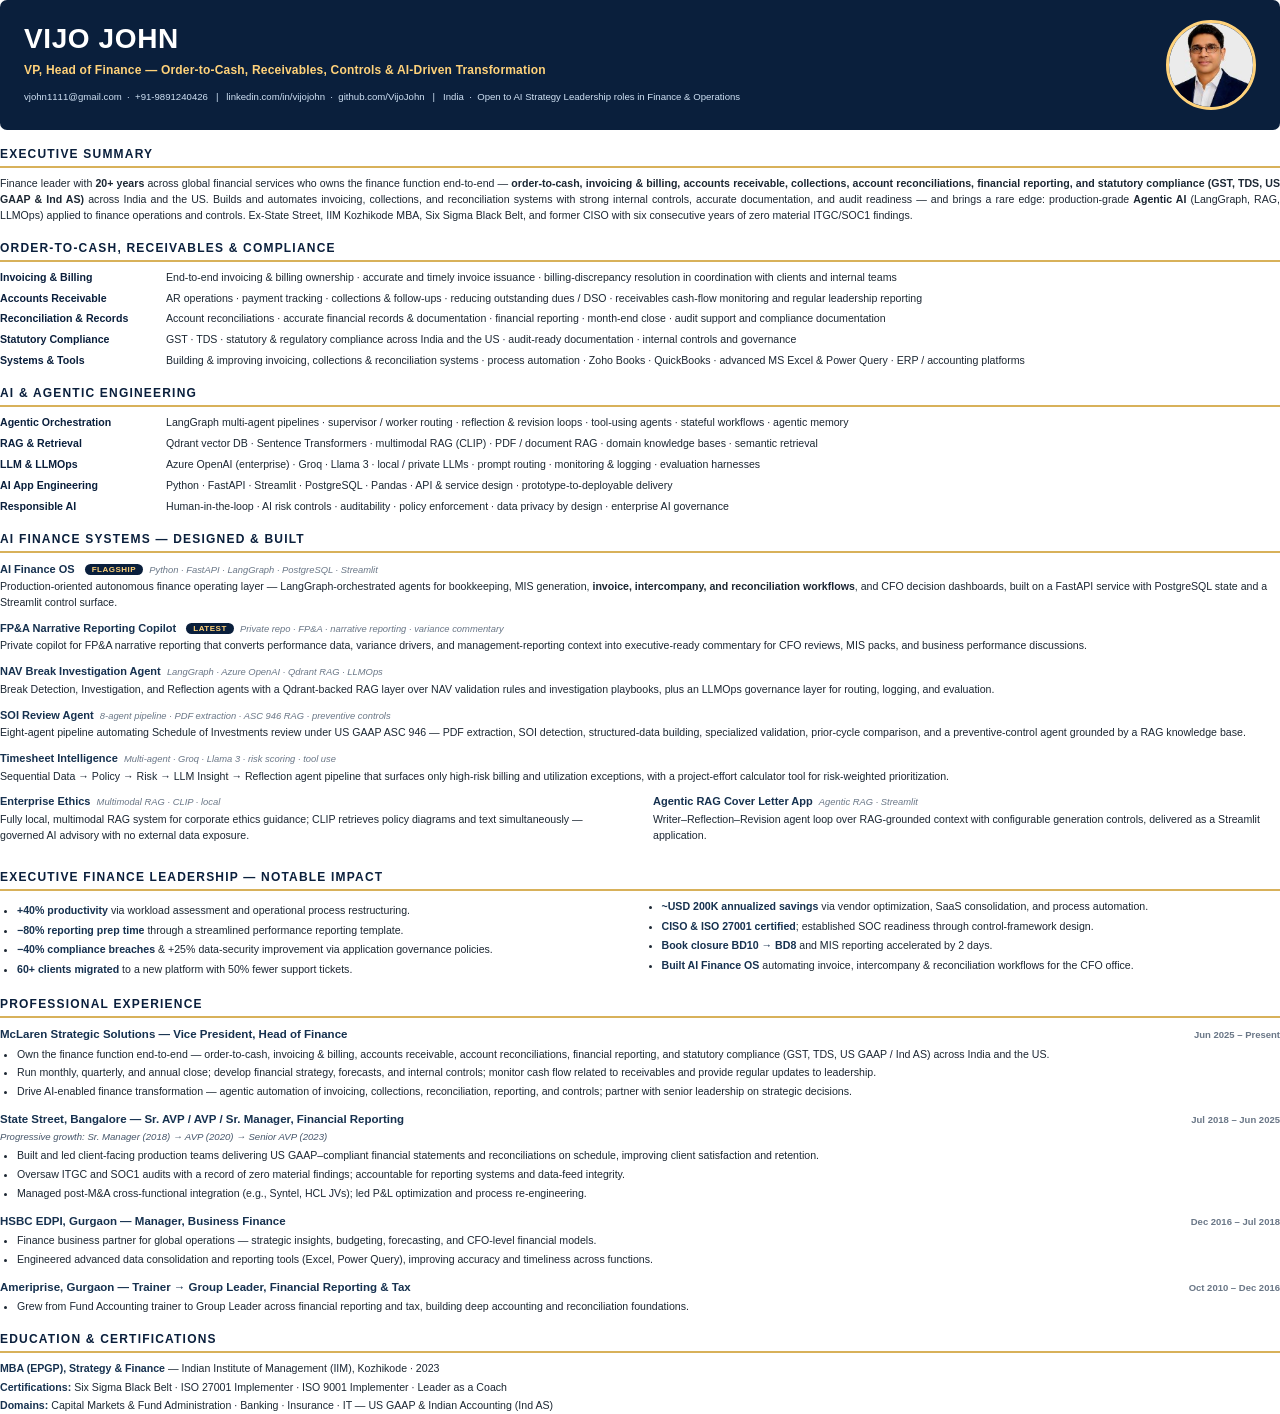
==== commit 5e15390d: "Update experience years and hero headline" ====
--- a/resume.html
+++ b/resume.html
@@ -65,7 +65,7 @@
 
   <div class="sec">
     <h2>Executive Summary</h2>
-    <p class="summary">Finance leader with <b>18+ years</b> across global financial services who owns the finance function
+    <p class="summary">Finance leader with <b>20+ years</b> across global financial services who owns the finance function
     end-to-end — <b>order-to-cash, invoicing &amp; billing, accounts receivable, collections, account reconciliations,
     financial reporting, and statutory compliance (GST, TDS, US GAAP &amp; Ind AS)</b> across India and the US. Builds and
     automates invoicing, collections, and reconciliation systems with strong internal controls, accurate documentation,
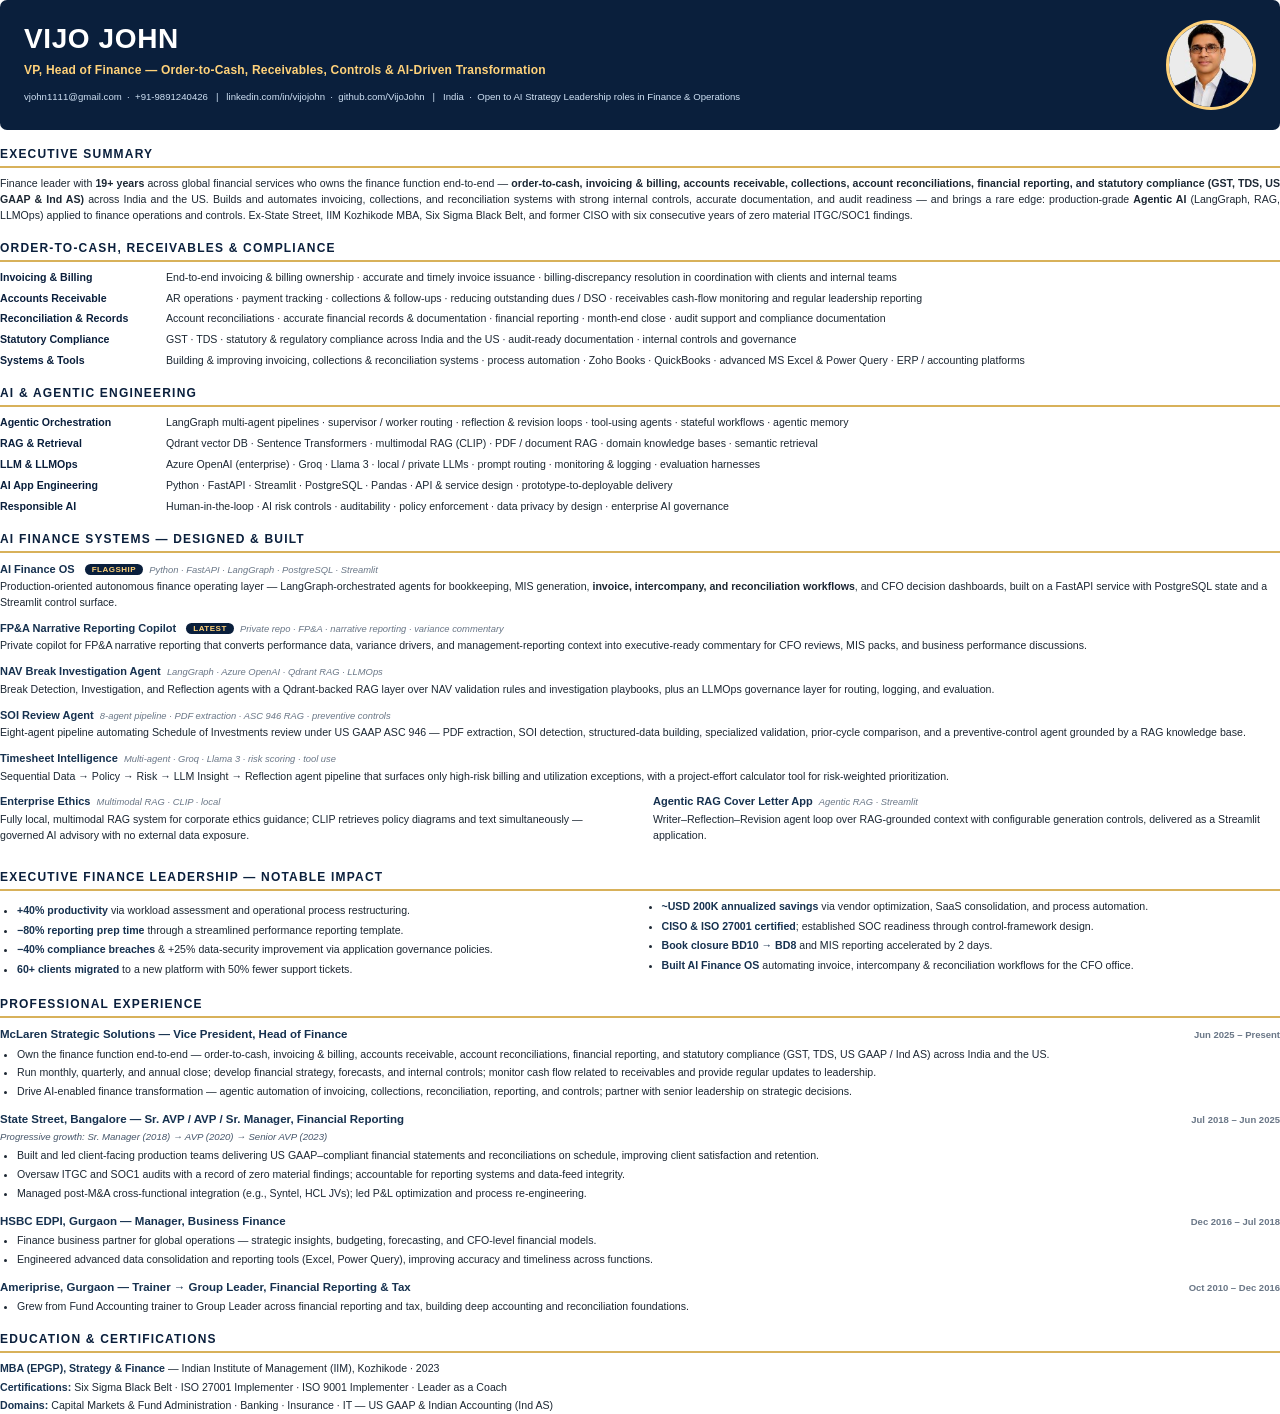
==== commit 0df8a34b: "Correct experience years for career gap" ====
--- a/resume.html
+++ b/resume.html
@@ -65,7 +65,7 @@
 
   <div class="sec">
     <h2>Executive Summary</h2>
-    <p class="summary">Finance leader with <b>20+ years</b> across global financial services who owns the finance function
+    <p class="summary">Finance leader with <b>19+ years</b> across global financial services who owns the finance function
     end-to-end — <b>order-to-cash, invoicing &amp; billing, accounts receivable, collections, account reconciliations,
     financial reporting, and statutory compliance (GST, TDS, US GAAP &amp; Ind AS)</b> across India and the US. Builds and
     automates invoicing, collections, and reconciliation systems with strong internal controls, accurate documentation,
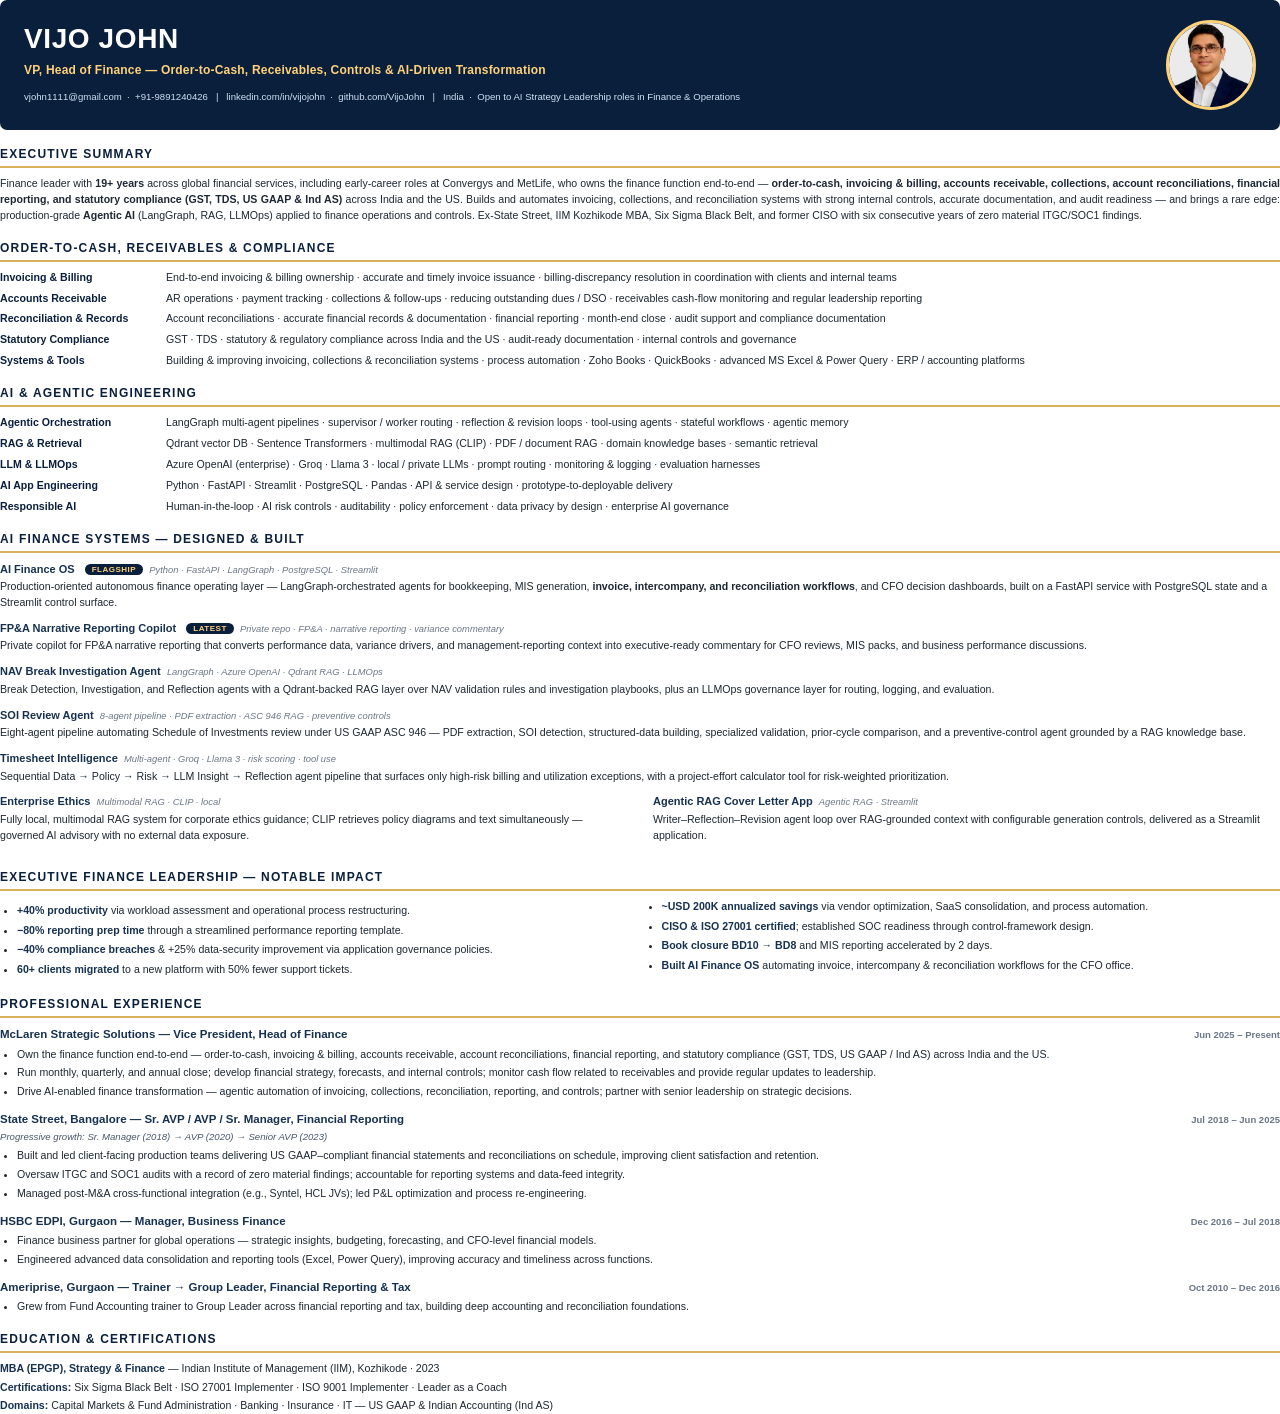
==== commit 5c3e168b: "Mention early career roles in resume summary" ====
--- a/resume.html
+++ b/resume.html
@@ -65,7 +65,7 @@
 
   <div class="sec">
     <h2>Executive Summary</h2>
-    <p class="summary">Finance leader with <b>19+ years</b> across global financial services who owns the finance function
+    <p class="summary">Finance leader with <b>19+ years</b> across global financial services, including early-career roles at Convergys and MetLife, who owns the finance function
     end-to-end — <b>order-to-cash, invoicing &amp; billing, accounts receivable, collections, account reconciliations,
     financial reporting, and statutory compliance (GST, TDS, US GAAP &amp; Ind AS)</b> across India and the US. Builds and
     automates invoicing, collections, and reconciliation systems with strong internal controls, accurate documentation,
